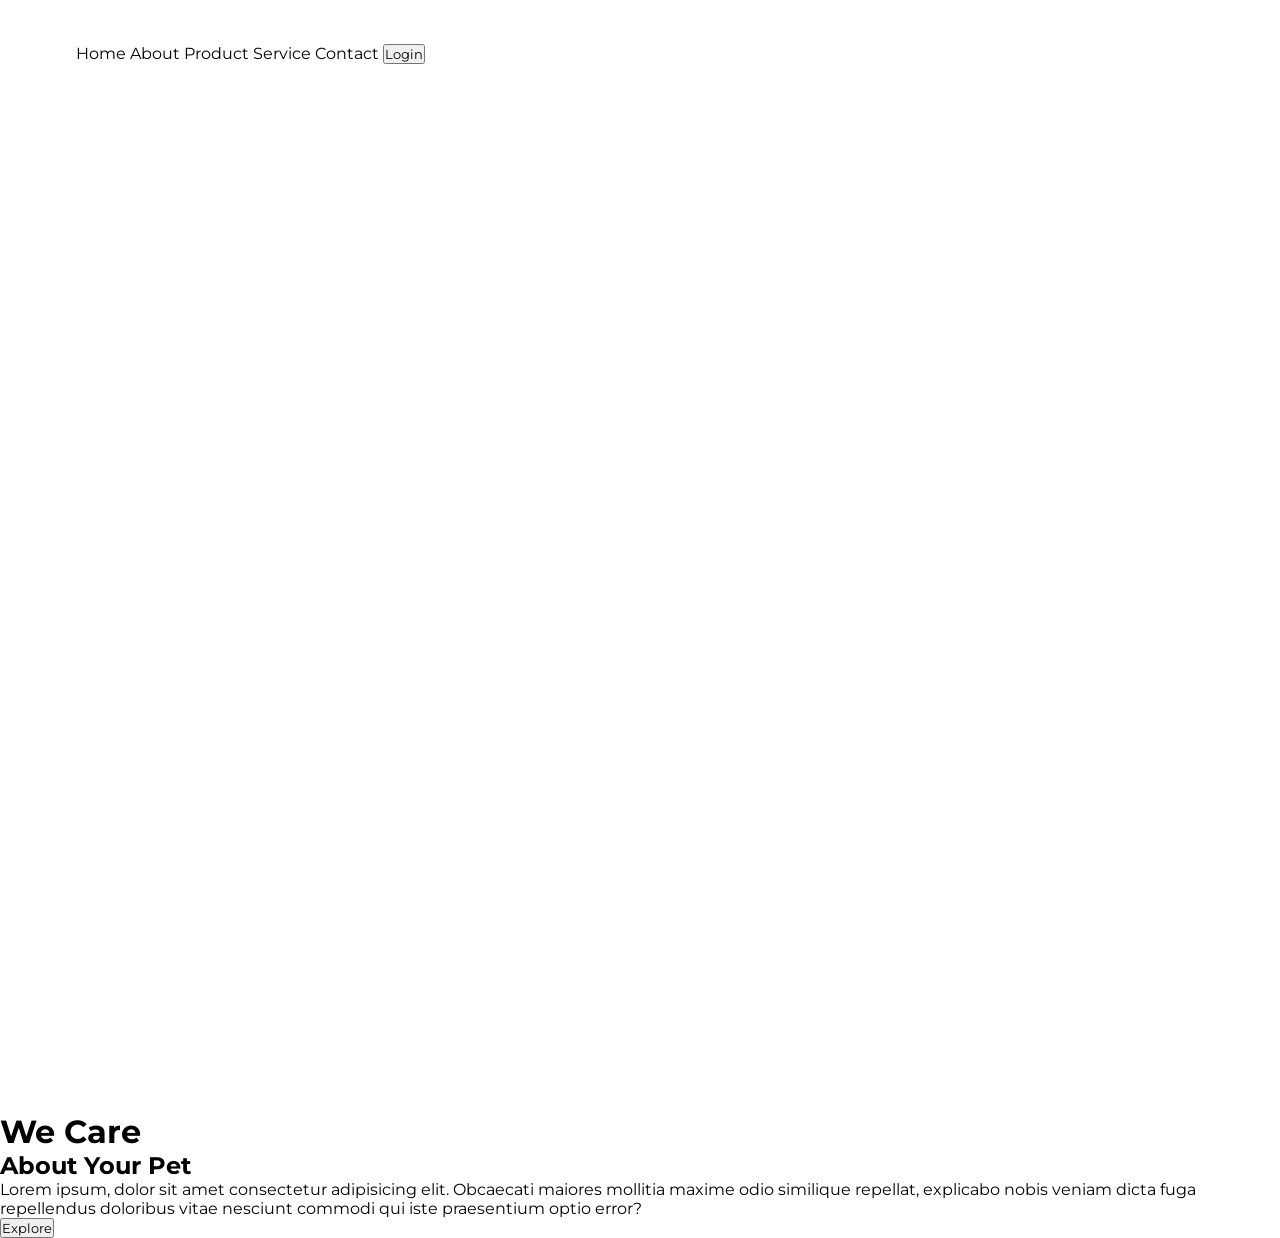
==== index.html @ 7406c646 "projeto teste" ====
<!DOCTYPE html>
<html lang="pt-BR">

<head>
    <meta charset="UTF-8">
    <meta name="viewport" content="width=device-width, initial-scale=1.0">
    <title>We Care</title>
    <link rel="stylesheet" href="style.css">
    <link rel="preconnect" href="https://fonts.googleapis.com">
    <link rel="preconnect" href="https://fonts.gstatic.com" crossorigin>
    <link href="https://fonts.googleapis.com/css2?family=Montserrat:ital,wght@0,100..900;1,100..900&display=swap"
        rel="stylesheet">
</head>

<body>
    <header>
        <a>Home</a>
        <a>About</a>
        <a>Product</a>
        <a>Service</a>
        <a>Contact</a>
        <button>Login</button>
    </header>
    <main>
        <img src="img/Background 2.png" alt="we-care-logo" class="img-logo">
        <h1>We Care</h1>
        <h2>About Your Pet</h2>
        <p>Lorem ipsum, dolor sit amet consectetur adipisicing elit. Obcaecati maiores mollitia maxime odio similique
            repellat, explicabo nobis veniam dicta fuga repellendus doloribus vitae nesciunt commodi qui iste
            praesentium
            optio error?
        </p>
        <button>Explore</button>
    </main>
</body>

</html>
---- style.css ----
* {
    margin: 0;
    padding: 0;
    box-sizing: border-box;
    font-family: 'Montserrat', sans-serif;
}

header {
    margin: 44px 0 144px 76px;
}

.img.logo {
    width: 568px;
    height: 500px;
}
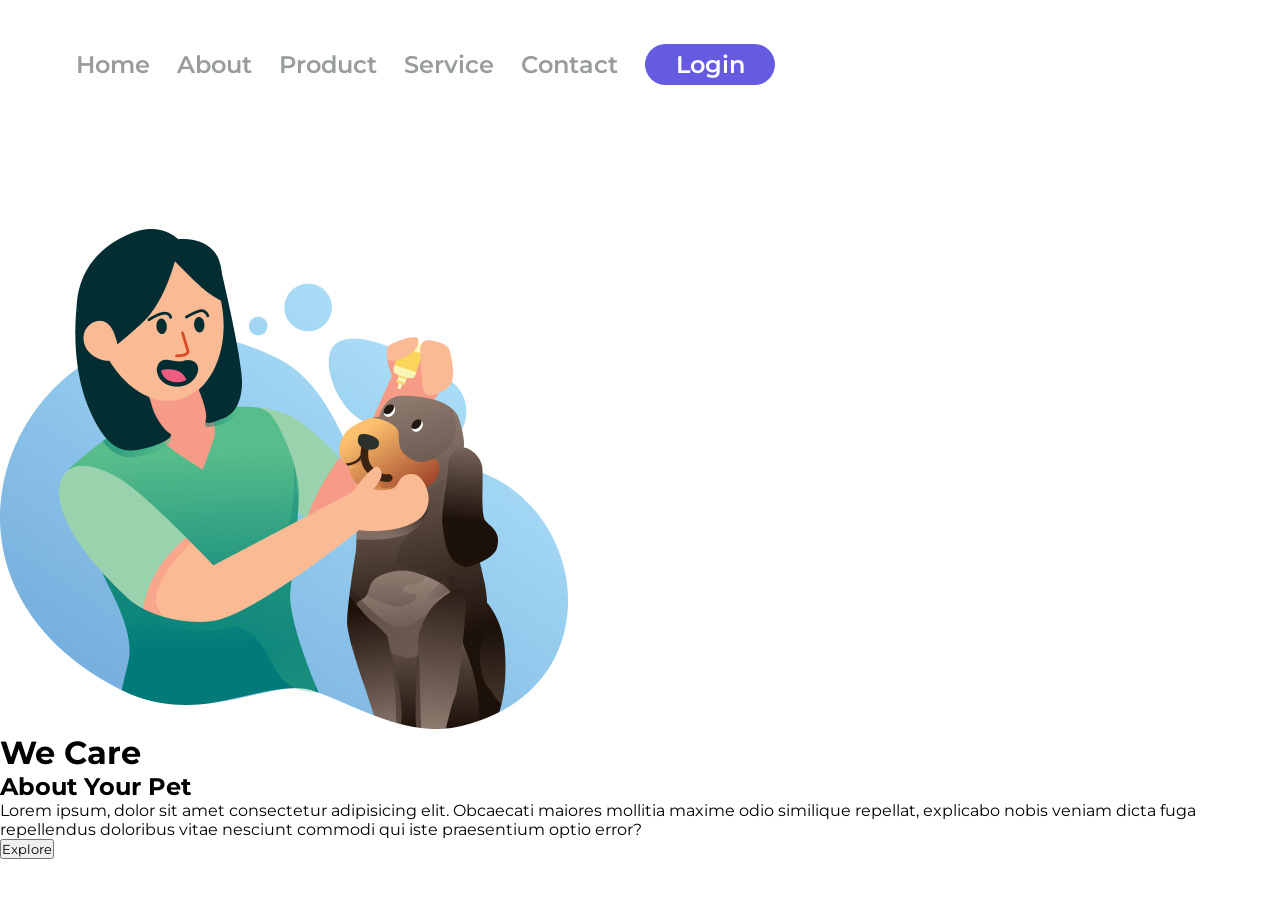
==== commit a583753e: "atualização novas" ====
--- a/index.html
+++ b/index.html
@@ -14,12 +14,12 @@
 
 <body>
     <header>
-        <a>Home</a>
-        <a>About</a>
-        <a>Product</a>
-        <a>Service</a>
-        <a>Contact</a>
-        <button>Login</button>
+        <a class="link-header">Home</a>
+        <a class="link-header">About</a>
+        <a class="link-header">Product</a>
+        <a class="link-header">Service</a>
+        <a class="link-header">Contact</a>
+        <button class="button-header">Login</button>
     </header>
     <main>
         <img src="img/Background 2.png" alt="we-care-logo" class="img-logo">
--- a/style.css
+++ b/style.css
@@ -14,3 +14,23 @@
     height: 500px;
 }
 
+.link-header {
+    font-weight: 600;
+    font-size: 24px;
+    line-height: 29px;
+    color: #989d9c;
+    cursor: pointer;
+    margin-right: 23px;
+}
+
+.button-header {
+    background: #665ae1;
+    border-radius: 20.5px;
+    width: 130px;
+    height: 41px;
+    border: none;
+    font-weight: 600;
+    font-size: 24px;
+    line-height: 29px;
+    color: white;
+}
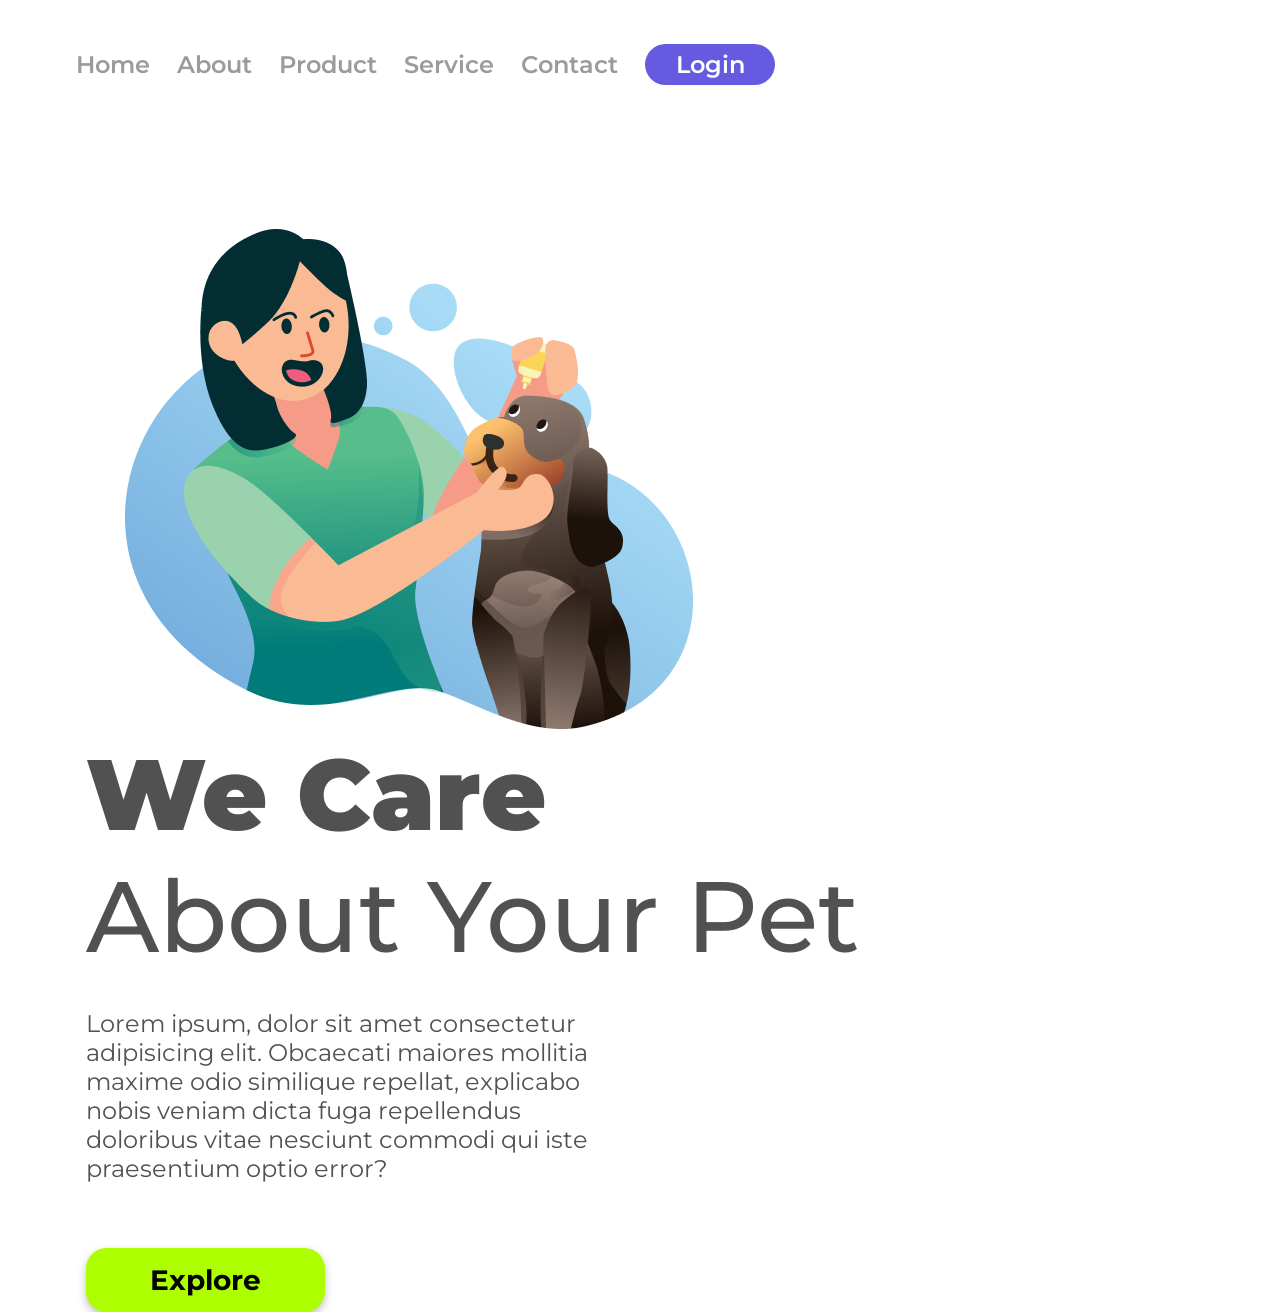
==== commit 29543d55: "projeto finalizado" ====
--- a/index.html
+++ b/index.html
@@ -22,15 +22,19 @@
         <button class="button-header">Login</button>
     </header>
     <main>
-        <img src="img/Background 2.png" alt="we-care-logo" class="img-logo">
-        <h1>We Care</h1>
-        <h2>About Your Pet</h2>
-        <p>Lorem ipsum, dolor sit amet consectetur adipisicing elit. Obcaecati maiores mollitia maxime odio similique
-            repellat, explicabo nobis veniam dicta fuga repellendus doloribus vitae nesciunt commodi qui iste
-            praesentium
-            optio error?
-        </p>
-        <button>Explore</button>
+        <img src="img/Background 2.png" alt="we-care-logo" class="logo-image">
+
+        <div>
+            <h1>We Care</h1>
+            <h2>About Your Pet</h2>
+            <p>Lorem ipsum, dolor sit amet consectetur adipisicing elit. Obcaecati maiores mollitia maxime odio
+                similique
+                repellat, explicabo nobis veniam dicta fuga repellendus doloribus vitae nesciunt commodi qui iste
+                praesentium
+                optio error?
+            </p>
+            <button class="button-main">Explore</button>
+        </div>
     </main>
 </body>
 
--- a/style.css
+++ b/style.css
@@ -7,11 +7,6 @@
 
 header {
     margin: 44px 0 144px 76px;
-}
-
-.img.logo {
-    width: 568px;
-    height: 500px;
 }
 
 .link-header {
@@ -33,4 +28,103 @@
     font-size: 24px;
     line-height: 29px;
     color: white;
+    cursor: pointer;
+}
+
+.logo-image {
+    width: 568px;
+    height: 500px;
+    margin-left: 125px;
+    display: inline-block;
+}
+
+div {
+    display: inline-block;
+    margin-left: 86px;
+}
+
+h1 {
+    font-weight: 900;
+    font-size: 100px;
+    line-height: 122px;
+    color: #515151;
+}
+
+h2 {
+    font-weight: 500;
+    font-size: 100px;
+    line-height: 122px;
+    color: #515151;
+}
+
+p {
+    font-weight: 400;
+    font-size: 24px;
+    line-height: 29px;
+    color: #515151;
+    width: 515px;
+    margin-top: 32px;
+    margin-bottom: 65px;
+}
+
+.button-main {
+    background: #ADFF00;
+    border-radius: 20.5px;
+    width: 239px;
+    height: 64px;
+    border: none;
+    cursor: pointer;
+    filter: drop-shadow(0px 4px 4px rgba(0, 0, 0, 0.25));
+    font-weight: 700;
+    font-size: 28px;
+    line-height: 34px;
+    color: #000000;
+}
+
+@media screen and (max-width: 768px) {
+    header {
+        width: 100%;
+        height: auto;
+        margin: 20px;
+        display: flex;
+    }
+
+    .link-header {
+        display: none;
+    }
+
+    .button-header {
+        width: 100px;
+        height: 30px;
+        font-size: 18px;
+        line-height: 22px;
+        justify-content: flex-end;
+        margin-left: auto;
+    }
+    
+    .logo-image {
+        width: 90%;
+        height: auto;
+        margin: 0;
+    }
+    
+    h1 {
+        font-size: 50px;
+        line-height: 60px;
+    }
+
+    div {
+        display: inline-block;
+        margin: 20px auto;
+    }
+
+    h2 {
+        font-size: 30px;
+        line-height: 60px;
+    }
+
+    p {
+        width: 100%;
+        text-align: center;
+    }
 }
